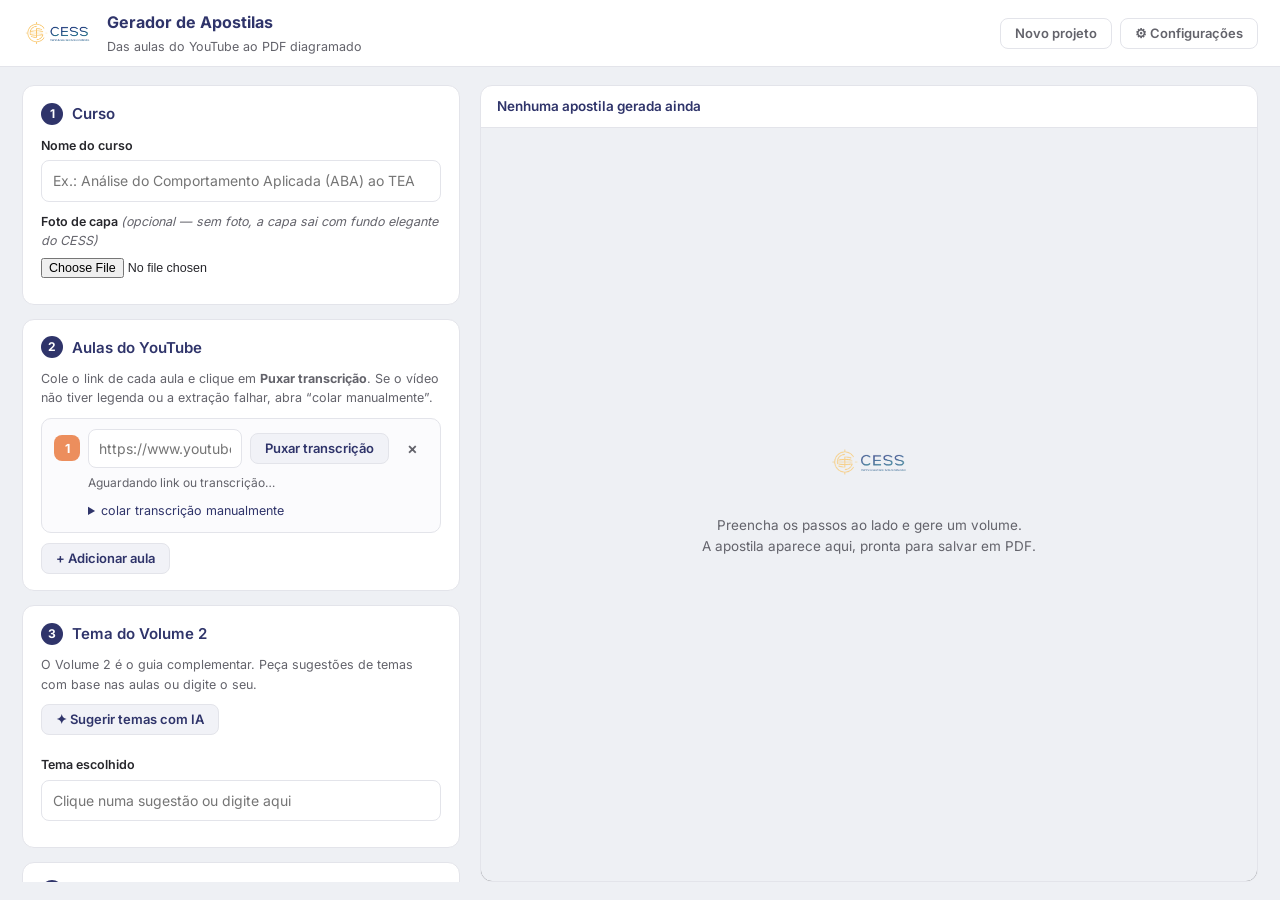
==== cess-apostilas/index.html @ 6ec8db8b "Add files via upload" ====
<!DOCTYPE html>
<html lang="pt-BR">
<head>
<meta charset="utf-8">
<meta name="viewport" content="width=device-width, initial-scale=1">
<title>CESS — Gerador de Apostilas</title>
<link rel="icon" href="assets/logo-cess.png">
<link rel="stylesheet" href="assets/fonts/fonts.css">
<link rel="stylesheet" href="styles.css">
</head>
<body>

<header class="topo">
  <div class="topo-marca">
    <img src="assets/logo-cess.png" alt="CESS">
    <div>
      <strong>Gerador de Apostilas</strong>
      <span>Das aulas do YouTube ao PDF diagramado</span>
    </div>
  </div>
  <div class="topo-acoes">
    <button class="btn btn-fantasma" id="btnLimpar" title="Limpar projeto e começar do zero">Novo projeto</button>
    <button class="btn btn-fantasma" id="btnConfig">⚙ Configurações</button>
  </div>
</header>

<main class="layout">

  <!-- ===================== Coluna do fluxo ===================== -->
  <aside class="painel">

    <section class="cartao">
      <h2><span class="passo">1</span> Curso</h2>
      <label class="campo">
        <span>Nome do curso</span>
        <input type="text" id="nomeCurso" placeholder="Ex.: Análise do Comportamento Aplicada (ABA) ao TEA">
      </label>
      <label class="campo">
        <span>Foto de capa <em>(opcional — sem foto, a capa sai com fundo elegante do CESS)</em></span>
        <input type="file" id="fotoCapa" accept="image/*">
      </label>
      <div id="capaPreview" class="capa-mini oculto"><img alt="capa"><button type="button" id="removerCapa">remover</button></div>
    </section>

    <section class="cartao">
      <h2><span class="passo">2</span> Aulas do YouTube</h2>
      <p class="dica">Cole o link de cada aula e clique em <strong>Puxar transcrição</strong>. Se o vídeo não tiver legenda ou a extração falhar, abra “colar manualmente”.</p>
      <div id="listaAulas"></div>
      <button class="btn btn-suave" id="btnAddAula">+ Adicionar aula</button>
    </section>

    <section class="cartao">
      <h2><span class="passo">3</span> Tema do Volume 2</h2>
      <p class="dica">O Volume 2 é o guia complementar. Peça sugestões de temas com base nas aulas ou digite o seu.</p>
      <button class="btn btn-suave" id="btnTemas">✦ Sugerir temas com IA</button>
      <div id="listaTemas" class="temas"></div>
      <label class="campo">
        <span>Tema escolhido</span>
        <input type="text" id="temaEscolhido" placeholder="Clique numa sugestão ou digite aqui">
      </label>
    </section>

    <section class="cartao">
      <h2><span class="passo">4</span> Gerar apostilas</h2>
      <div class="volumes">
        <button class="vol" data-mode="vol1">
          <strong>Volume 1</strong>
          <span>Principais insights da 1ª aula</span>
        </button>
        <button class="vol" data-mode="vol2">
          <strong>Volume 2</strong>
          <span>Guia do tema complementar</span>
        </button>
        <button class="vol" data-mode="vol3">
          <strong>Volume 3</strong>
          <span>Manual completo do curso</span>
        </button>
      </div>
      <div id="statusGeracao" class="status oculto">
        <div class="spinner"></div>
        <div>
          <strong id="statusTitulo">Gerando…</strong>
          <span id="statusDetalhe"></span>
        </div>
        <button class="btn btn-fantasma" id="btnCancelar">Cancelar</button>
      </div>
    </section>

  </aside>

  <!-- ===================== Coluna do preview ===================== -->
  <section class="preview">
    <div class="preview-barra">
      <div id="previewTitulo" class="preview-nome">Nenhuma apostila gerada ainda</div>
      <div class="preview-acoes">
        <button class="btn btn-fantasma oculto" id="btnEditar" title="Ativa a edição direta do texto no preview">✎ Editar texto</button>
        <button class="btn btn-primario oculto" id="btnPDF">⬇ Salvar PDF</button>
      </div>
    </div>
    <div class="preview-area" id="previewArea">
      <div class="vazio" id="previewVazio">
        <img src="assets/logo-cess.png" alt="">
        <p>Preencha os passos ao lado e gere um volume.<br>A apostila aparece aqui, pronta para salvar em PDF.</p>
      </div>
      <iframe id="previewFrame" class="oculto" title="Preview da apostila"></iframe>
    </div>
  </section>

</main>

<!-- ===================== Modal de configurações ===================== -->
<dialog id="modalConfig">
  <form method="dialog" class="config">
    <h2>Configurações</h2>

    <label class="campo">
      <span>Modelo do Claude</span>
      <select id="cfgModelo">
        <option value="claude-fable-5">Claude Fable 5 (recomendado)</option>
        <option value="claude-opus-5">Claude Opus 5</option>
        <option value="claude-sonnet-5">Claude Sonnet 5</option>
        <option value="claude-haiku-4-5-20251001">Claude Haiku 4.5 (mais rápido/barato)</option>
      </select>
    </label>

    <label class="campo">
      <span>Rodapé das apostilas</span>
      <input type="text" id="cfgRodape">
    </label>

    <details class="cfg-avancado">
      <summary>Avançado — usar sem backend</summary>
      <p class="dica">O normal é publicar este site no Cloudflare Pages com a variável <code>ANTHROPIC_API_KEY</code> (veja o README). Se você estiver rodando o site sem backend (ex.: GitHub Pages), pode colar sua chave aqui — ela fica salva <strong>somente neste navegador</strong>.</p>
      <label class="campo">
        <span>Chave da API Anthropic (opcional)</span>
        <input type="password" id="cfgChave" placeholder="sk-ant-...">
      </label>
    </details>

    <div class="config-acoes">
      <button class="btn btn-primario" value="salvar" id="btnSalvarConfig">Salvar</button>
      <button class="btn btn-fantasma" value="cancelar">Fechar</button>
    </div>
  </form>
</dialog>

<template id="tplAula">
  <div class="aula">
    <div class="aula-topo">
      <span class="aula-num"></span>
      <input type="text" class="aula-url" placeholder="https://www.youtube.com/watch?v=...">
      <button class="btn btn-suave aula-puxar" title="Extrair a transcrição do vídeo">Puxar transcrição</button>
      <button class="btn btn-x aula-remover" title="Remover aula">×</button>
    </div>
    <div class="aula-status"></div>
    <details class="aula-manual">
      <summary>colar transcrição manualmente</summary>
      <p class="dica">No YouTube: descrição do vídeo → <em>Mostrar transcrição</em> → selecione tudo e copie.</p>
      <input type="text" class="aula-titulo" placeholder="Título da aula (opcional)">
      <textarea class="aula-texto" rows="6" placeholder="Cole aqui a transcrição completa da aula"></textarea>
    </details>
  </div>
</template>

<script type="module" src="app.js"></script>
</body>
</html>
---- cess-apostilas/assets/fonts/fonts.css ----
/* Fontes self-hosted (mesmas dos PDFs de referência: Gelasio para títulos, Inter para texto) */
@font-face {
  font-family: 'Gelasio';
  font-style: normal;
  font-weight: 400;
  font-display: swap;
  src: url('./gelasio-latin-400-normal.woff2') format('woff2');
}
@font-face {
  font-family: 'Gelasio';
  font-style: italic;
  font-weight: 400;
  font-display: swap;
  src: url('./gelasio-latin-400-italic.woff2') format('woff2');
}
@font-face {
  font-family: 'Gelasio';
  font-style: normal;
  font-weight: 700;
  font-display: swap;
  src: url('./gelasio-latin-700-normal.woff2') format('woff2');
}
@font-face {
  font-family: 'Inter';
  font-style: normal;
  font-weight: 400;
  font-display: swap;
  src: url('./inter-latin-400-normal.woff2') format('woff2');
}
@font-face {
  font-family: 'Inter';
  font-style: normal;
  font-weight: 500;
  font-display: swap;
  src: url('./inter-latin-500-normal.woff2') format('woff2');
}
@font-face {
  font-family: 'Inter';
  font-style: normal;
  font-weight: 600;
  font-display: swap;
  src: url('./inter-latin-600-normal.woff2') format('woff2');
}
@font-face {
  font-family: 'Inter';
  font-style: normal;
  font-weight: 700;
  font-display: swap;
  src: url('./inter-latin-700-normal.woff2') format('woff2');
}
---- cess-apostilas/styles.css ----
/* ============================================================
   CESS — Gerador de Apostilas (interface do app)
   ============================================================ */

:root {
  --navy: #2F346A;
  --navy-escuro: #232752;
  --laranja: #EC8E5D;
  --laranja-escuro: #D27443;
  --fundo: #eef0f4;
  --carta: #ffffff;
  --texto: #26262b;
  --texto-suave: #63636b;
  --linha: #e3e4ea;
  --erro: #B12C47;
  --ok: #1f7a4d;
}

* { box-sizing: border-box; }
html, body { margin: 0; height: 100%; }
body {
  font: 400 14px/1.55 Inter, system-ui, sans-serif;
  color: var(--texto);
  background: var(--fundo);
  display: flex;
  flex-direction: column;
}

.oculto { display: none !important; }

/* ---------- Topo ---------- */
.topo {
  background: var(--carta);
  border-bottom: 1px solid var(--linha);
  padding: 10px 22px;
  display: flex; align-items: center; justify-content: space-between;
  gap: 16px;
}
.topo-marca { display: flex; align-items: center; gap: 14px; }
.topo-marca img { height: 40px; }
.topo-marca strong { display: block; font-size: 16px; color: var(--navy); }
.topo-marca span { font-size: 12.5px; color: var(--texto-suave); }
.topo-acoes { display: flex; gap: 8px; }

/* ---------- Layout ---------- */
.layout {
  flex: 1;
  display: grid;
  grid-template-columns: 440px 1fr;
  gap: 18px;
  padding: 18px 22px;
  min-height: 0;
}
@media (max-width: 980px) { .layout { grid-template-columns: 1fr; } }

.painel { display: flex; flex-direction: column; gap: 14px; overflow-y: auto; padding-right: 2px; }

.cartao {
  background: var(--carta);
  border: 1px solid var(--linha);
  border-radius: 12px;
  padding: 16px 18px;
}
.cartao h2 {
  margin: 0 0 10px;
  font-size: 15px; font-weight: 600; color: var(--navy);
  display: flex; align-items: center; gap: 9px;
}
.passo {
  width: 22px; height: 22px; border-radius: 50%;
  background: var(--navy); color: #fff;
  display: inline-flex; align-items: center; justify-content: center;
  font-size: 12px; font-weight: 700;
}

.dica { font-size: 12.5px; color: var(--texto-suave); margin: 4px 0 10px; }
.dica code { background: #f1f2f6; padding: 1px 5px; border-radius: 4px; }

.campo { display: block; margin: 10px 0; }
.campo span { display: block; font-size: 12.5px; font-weight: 600; color: var(--texto); margin-bottom: 5px; }
.campo span em { font-weight: 400; color: var(--texto-suave); }
.campo input[type="text"], .campo input[type="password"], .campo select, textarea {
  width: 100%;
  border: 1px solid var(--linha);
  border-radius: 8px;
  padding: 9px 11px;
  font: inherit;
  color: var(--texto);
  background: #fff;
}
.campo input:focus, .campo select:focus, textarea:focus {
  outline: 2px solid rgba(47, 52, 106, .25);
  border-color: var(--navy);
}
.campo input[type="file"] { font-size: 12.5px; }

/* ---------- Botões ---------- */
.btn {
  border: 1px solid transparent;
  border-radius: 8px;
  padding: 8px 14px;
  font: 600 13px/1 Inter, sans-serif;
  cursor: pointer;
  transition: .15s;
  white-space: nowrap;
}
.btn-primario { background: var(--navy); color: #fff; }
.btn-primario:hover { background: var(--navy-escuro); }
.btn-suave { background: #f1f2f7; color: var(--navy); border-color: var(--linha); }
.btn-suave:hover { background: #e7e9f2; }
.btn-fantasma { background: transparent; color: var(--texto-suave); border-color: var(--linha); }
.btn-fantasma:hover { color: var(--navy); border-color: var(--navy); }
.btn-x { background: transparent; color: var(--texto-suave); font-size: 16px; padding: 4px 9px; }
.btn-x:hover { color: var(--erro); }
.btn[disabled] { opacity: .5; cursor: not-allowed; }

/* ---------- Aulas ---------- */
.aula {
  border: 1px solid var(--linha);
  border-radius: 10px;
  padding: 10px 12px;
  margin-bottom: 10px;
  background: #fbfbfd;
}
.aula-topo { display: flex; gap: 8px; align-items: center; }
.aula-num {
  flex: 0 0 26px; height: 26px; border-radius: 8px;
  background: var(--laranja); color: #fff;
  display: inline-flex; align-items: center; justify-content: center;
  font-size: 12.5px; font-weight: 700;
}
.aula-url { flex: 1; border: 1px solid var(--linha); border-radius: 8px; padding: 8px 10px; font: inherit; min-width: 0; }
.aula-status { font-size: 12px; color: var(--texto-suave); margin: 6px 0 0 34px; }
.aula-status.ok { color: var(--ok); }
.aula-status.err { color: var(--erro); }
.aula-manual { margin: 8px 0 2px 34px; }
.aula-manual summary { font-size: 12.5px; color: var(--navy); cursor: pointer; }
.aula-manual textarea { margin-top: 6px; font-size: 12.5px; }
.aula-manual .aula-titulo { width: 100%; margin-top: 8px; border: 1px solid var(--linha); border-radius: 8px; padding: 8px 10px; font: inherit; }

/* ---------- Temas ---------- */
.temas { display: flex; flex-wrap: wrap; gap: 7px; margin: 10px 0 2px; }
.tema {
  border: 1px solid var(--linha);
  background: #fbfbfd;
  border-radius: 999px;
  padding: 6px 12px;
  font-size: 12.5px;
  cursor: pointer;
  transition: .15s;
}
.tema:hover { border-color: var(--laranja-escuro); }
.tema.ativo { background: var(--laranja); border-color: var(--laranja-escuro); color: #fff; font-weight: 600; }

/* ---------- Volumes ---------- */
.volumes { display: grid; gap: 8px; }
.vol {
  display: flex; flex-direction: column; align-items: flex-start; gap: 2px;
  border: 1px solid var(--linha);
  background: #fbfbfd;
  border-radius: 10px;
  padding: 10px 14px;
  cursor: pointer;
  text-align: left;
  font: inherit;
  transition: .15s;
}
.vol:hover { border-color: var(--navy); background: #f4f5fb; }
.vol strong { color: var(--navy); font-size: 13.5px; }
.vol span { font-size: 12.5px; color: var(--texto-suave); }
.vol[disabled] { opacity: .55; cursor: not-allowed; }

/* ---------- Status de geração ---------- */
.status {
  margin-top: 12px;
  display: flex; align-items: center; gap: 12px;
  background: #f4f5fb;
  border: 1px solid var(--linha);
  border-radius: 10px;
  padding: 10px 12px;
}
.status strong { display: block; font-size: 13px; color: var(--navy); }
.status span { font-size: 12px; color: var(--texto-suave); }
.status > div:nth-child(2) { flex: 1; }
.spinner {
  width: 20px; height: 20px; flex: 0 0 20px;
  border: 3px solid #d8daea;
  border-top-color: var(--navy);
  border-radius: 50%;
  animation: gira .8s linear infinite;
}
@keyframes gira { to { transform: rotate(360deg); } }

/* ---------- Preview ---------- */
.preview {
  background: var(--carta);
  border: 1px solid var(--linha);
  border-radius: 12px;
  display: flex; flex-direction: column;
  min-height: 70vh;
  overflow: hidden;
}
.preview-barra {
  display: flex; align-items: center; justify-content: space-between; gap: 12px;
  padding: 10px 16px;
  border-bottom: 1px solid var(--linha);
}
.preview-nome { font-size: 13.5px; font-weight: 600; color: var(--navy); overflow: hidden; text-overflow: ellipsis; white-space: nowrap; }
.preview-acoes { display: flex; gap: 8px; }
.preview-area { flex: 1; position: relative; background: #4b4e55; }
.preview-area iframe { position: absolute; inset: 0; width: 100%; height: 100%; border: 0; }
.vazio {
  position: absolute; inset: 0;
  display: flex; flex-direction: column; align-items: center; justify-content: center; gap: 16px;
  background: var(--fundo);
  color: var(--texto-suave);
  text-align: center;
  font-size: 13.5px;
}
.vazio img { height: 46px; opacity: .8; }

/* ---------- Capa mini ---------- */
.capa-mini { display: flex; align-items: center; gap: 10px; margin-top: 8px; }
.capa-mini img { height: 54px; border-radius: 6px; border: 1px solid var(--linha); }
.capa-mini button { border: 0; background: none; color: var(--erro); font-size: 12px; cursor: pointer; }

/* ---------- Modal ---------- */
dialog {
  border: 0; border-radius: 14px;
  box-shadow: 0 18px 60px rgba(20,22,40,.35);
  padding: 0;
  width: min(480px, 92vw);
}
dialog::backdrop { background: rgba(24,26,42,.45); }
.config { padding: 22px 24px; }
.config h2 { margin: 0 0 12px; font-size: 16px; color: var(--navy); }
.config-acoes { display: flex; gap: 8px; justify-content: flex-end; margin-top: 16px; }
.cfg-avancado { margin-top: 12px; border-top: 1px dashed var(--linha); padding-top: 12px; }
.cfg-avancado summary { font-size: 13px; color: var(--texto-suave); cursor: pointer; }

/* ---------- Toast ---------- */
.toast {
  position: fixed; bottom: 20px; left: 50%; transform: translateX(-50%);
  background: var(--navy-escuro); color: #fff;
  padding: 11px 18px; border-radius: 10px;
  font-size: 13px; z-index: 99;
  box-shadow: 0 8px 28px rgba(20,22,40,.4);
  max-width: min(560px, 90vw);
}
.toast.erro { background: var(--erro); }
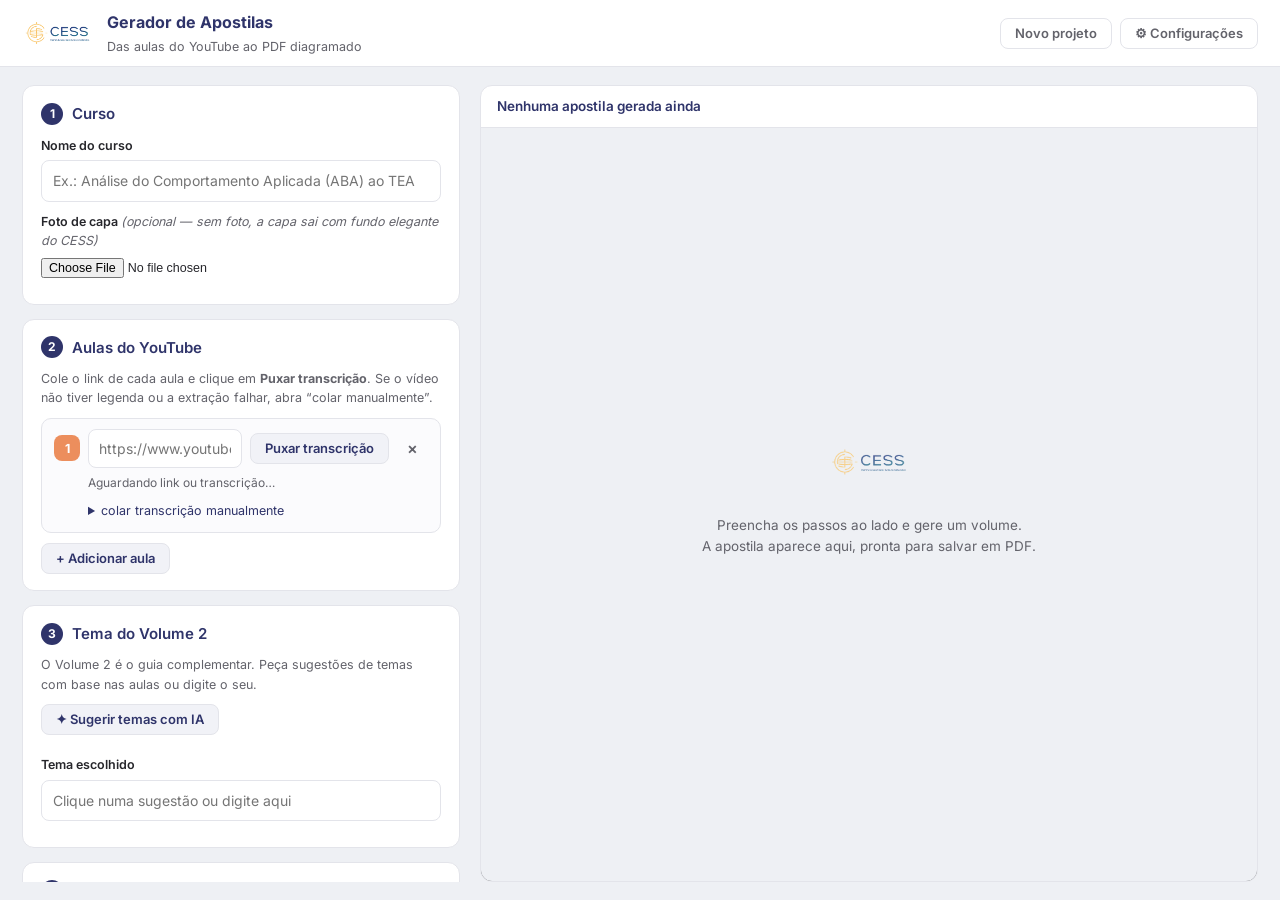
==== commit d76eef7c: "Add files via upload" ====
--- a/cess-apostilas/index.html
+++ b/cess-apostilas/index.html
@@ -62,6 +62,14 @@
 
     <section class="cartao">
       <h2><span class="passo">4</span> Gerar apostilas</h2>
+      <label class="campo">
+        <span>Como gerar?</span>
+        <select id="modoGeracao">
+          <option value="claude">Grátis — pelo app do Claude (copiar e colar)</option>
+          <option value="api">Automático — backend com chave da API</option>
+        </select>
+      </label>
+      <p class="dica" id="dicaModo">No modo grátis, o botão do volume <strong>copia um pedido pronto</strong>. Cole numa conversa com o Claude e traga a resposta de volta no quadro abaixo.</p>
       <div class="volumes">
         <button class="vol" data-mode="vol1">
           <strong>Volume 1</strong>
@@ -84,6 +92,24 @@
         </div>
         <button class="btn btn-fantasma" id="btnCancelar">Cancelar</button>
       </div>
+
+      <div id="painelColar" class="colar">
+        <h3>Modo grátis — cole aqui a resposta do Claude</h3>
+        <p class="dica">Depois de colar o pedido numa conversa com o Claude, ele responde com um código que começa com <code>{</code>. Copie a resposta <strong>inteira</strong> e cole abaixo (serve para temas e para os volumes):</p>
+        <textarea id="colarJson" rows="5" placeholder='Cole aqui a resposta (começa com { "titulo": ... ou { "temas": ... )'></textarea>
+        <div class="colar-linha">
+          <label class="campo">
+            <span>Essa resposta é de qual volume?</span>
+            <select id="colarDestino">
+              <option value="auto">Detectar automaticamente</option>
+              <option value="vol1">Volume 1</option>
+              <option value="vol2">Volume 2</option>
+              <option value="vol3">Volume 3</option>
+            </select>
+          </label>
+          <button class="btn btn-primario" id="btnMontar">Montar apostila</button>
+        </div>
+      </div>
     </section>
 
   </aside>
@@ -144,6 +170,15 @@
   </form>
 </dialog>
 
+<dialog id="modalCopiar">
+  <form method="dialog" class="config">
+    <h2>Copie o pedido abaixo</h2>
+    <p class="dica">Seu navegador bloqueou a cópia automática. Clique no quadro, selecione tudo (Ctrl+A) e copie (Ctrl+C). Depois cole numa conversa com o Claude.</p>
+    <textarea id="txtCopiar" rows="10"></textarea>
+    <div class="config-acoes"><button class="btn btn-primario" value="ok">Fechar</button></div>
+  </form>
+</dialog>
+
 <template id="tplAula">
   <div class="aula">
     <div class="aula-topo">
@@ -158,6 +193,9 @@
       <p class="dica">No YouTube: descrição do vídeo → <em>Mostrar transcrição</em> → selecione tudo e copie.</p>
       <input type="text" class="aula-titulo" placeholder="Título da aula (opcional)">
       <textarea class="aula-texto" rows="6" placeholder="Cole aqui a transcrição completa da aula"></textarea>
+      <label class="aula-arquivo-linha">ou envie um arquivo de legenda/transcrição:
+        <input type="file" class="aula-arquivo" accept=".txt,.srt,.vtt">
+      </label>
     </details>
   </div>
 </template>
--- a/cess-apostilas/styles.css
+++ b/cess-apostilas/styles.css
@@ -238,6 +238,23 @@
 .cfg-avancado { margin-top: 12px; border-top: 1px dashed var(--linha); padding-top: 12px; }
 .cfg-avancado summary { font-size: 13px; color: var(--texto-suave); cursor: pointer; }
 
+/* ---------- Modo grátis (colar resposta) ---------- */
+.colar {
+  margin-top: 14px;
+  border: 1.5px dashed var(--linha);
+  border-radius: 10px;
+  padding: 12px 14px;
+  background: #fbfbfd;
+}
+.colar h3 { margin: 0 0 6px; font-size: 13px; color: var(--navy); }
+.colar textarea { font-size: 12.5px; }
+.colar-linha { display: flex; gap: 10px; align-items: flex-end; }
+.colar-linha .campo { flex: 1; margin: 8px 0 0; }
+.colar-linha .btn { margin-bottom: 1px; }
+.aula-arquivo-linha { display: block; margin-top: 8px; font-size: 12px; color: var(--texto-suave); }
+.aula-arquivo-linha input { font-size: 12px; margin-top: 4px; display: block; }
+#modalCopiar textarea { width: 100%; font-size: 11.5px; }
+
 /* ---------- Toast ---------- */
 .toast {
   position: fixed; bottom: 20px; left: 50%; transform: translateX(-50%);
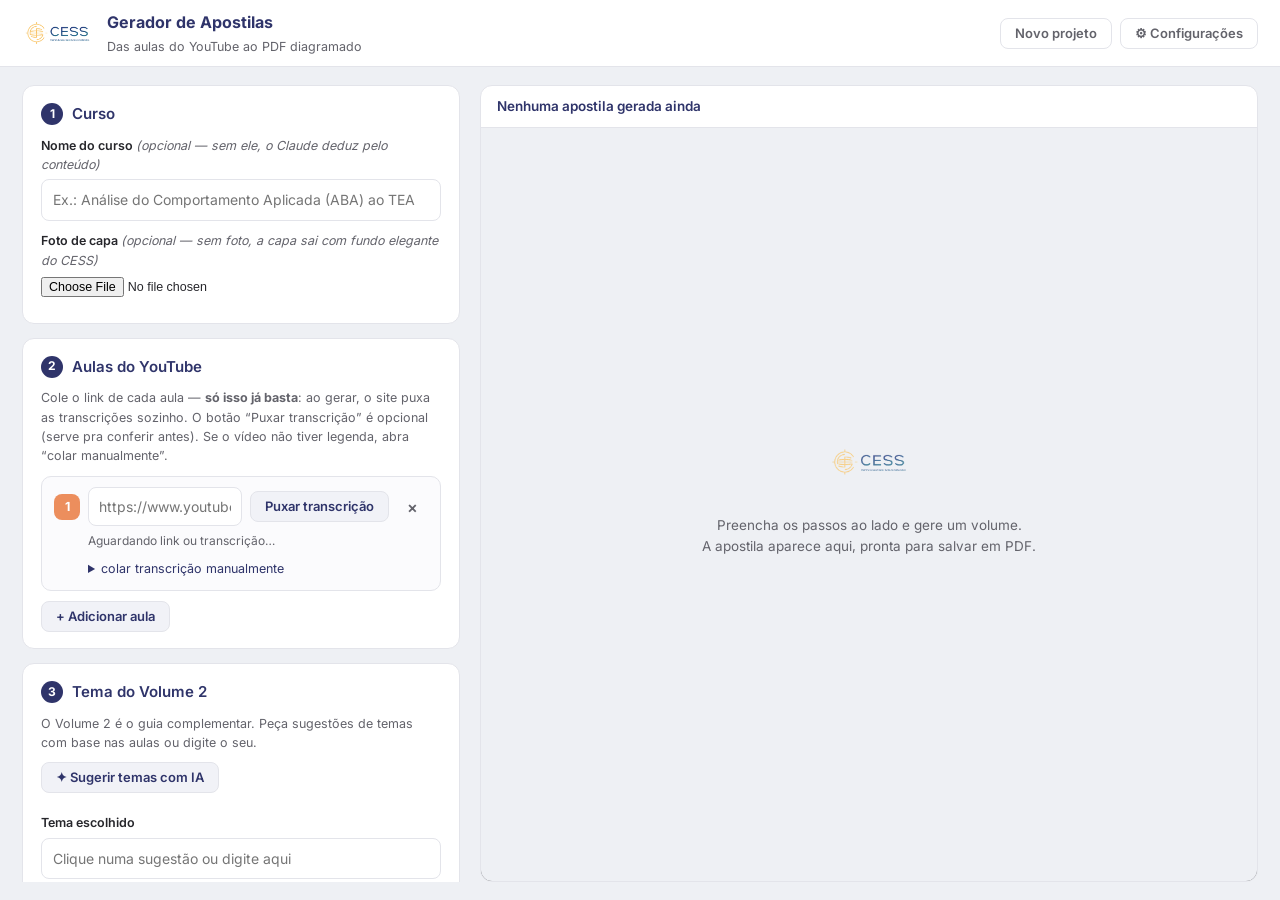
==== commit f86d2aa9: "Update index.html" ====
--- a/cess-apostilas/index.html
+++ b/cess-apostilas/index.html
@@ -32,7 +32,7 @@
     <section class="cartao">
       <h2><span class="passo">1</span> Curso</h2>
       <label class="campo">
-        <span>Nome do curso</span>
+        <span>Nome do curso <em>(opcional — sem ele, o Claude deduz pelo conteúdo)</em></span>
         <input type="text" id="nomeCurso" placeholder="Ex.: Análise do Comportamento Aplicada (ABA) ao TEA">
       </label>
       <label class="campo">
@@ -44,7 +44,7 @@
 
     <section class="cartao">
       <h2><span class="passo">2</span> Aulas do YouTube</h2>
-      <p class="dica">Cole o link de cada aula e clique em <strong>Puxar transcrição</strong>. Se o vídeo não tiver legenda ou a extração falhar, abra “colar manualmente”.</p>
+      <p class="dica">Cole o link de cada aula — <strong>só isso já basta</strong>: ao gerar, o site puxa as transcrições sozinho. O botão “Puxar transcrição” é opcional (serve pra conferir antes). Se o vídeo não tiver legenda, abra “colar manualmente”.</p>
       <div id="listaAulas"></div>
       <button class="btn btn-suave" id="btnAddAula">+ Adicionar aula</button>
     </section>
@@ -172,10 +172,13 @@
 
 <dialog id="modalCopiar">
   <form method="dialog" class="config">
-    <h2>Copie o pedido abaixo</h2>
-    <p class="dica">Seu navegador bloqueou a cópia automática. Clique no quadro, selecione tudo (Ctrl+A) e copie (Ctrl+C). Depois cole numa conversa com o Claude.</p>
-    <textarea id="txtCopiar" rows="10"></textarea>
-    <div class="config-acoes"><button class="btn btn-primario" value="ok">Fechar</button></div>
+    <h2>Pedido pronto!</h2>
+    <p class="dica">Clique em <strong>Copiar tudo</strong> e cole numa conversa com o Claude (app ou claude.ai). Quando ele responder, traga a resposta para o quadro "Modo grátis" do site.</p>
+    <textarea id="txtCopiar" rows="9"></textarea>
+    <div class="config-acoes">
+      <button class="btn btn-primario" type="button" id="btnCopiarTudo">📋 Copiar tudo</button>
+      <button class="btn btn-fantasma" value="ok">Fechar</button>
+    </div>
   </form>
 </dialog>
 
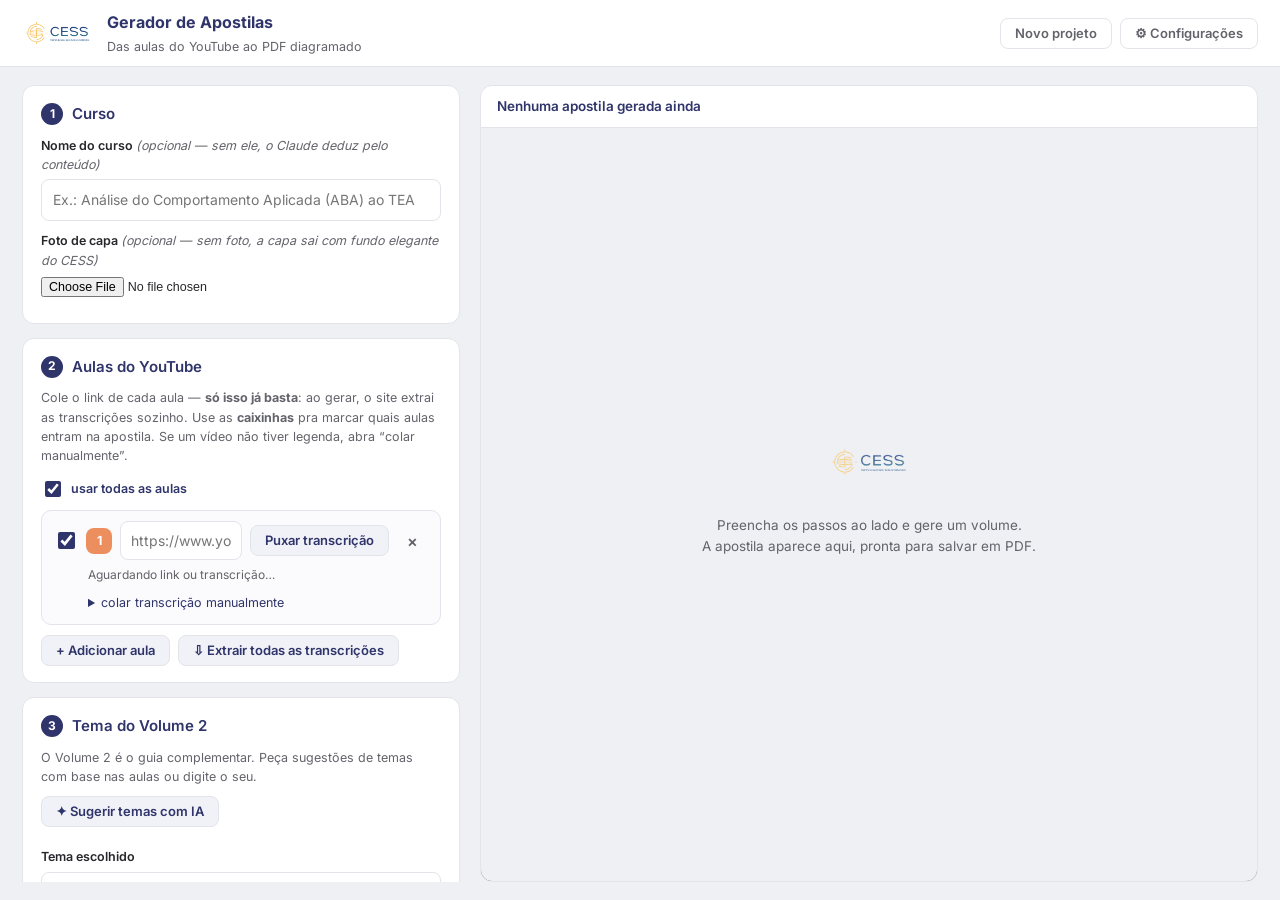
==== commit 507c20b5: "Add files via upload" ====
--- a/cess-apostilas/index.html
+++ b/cess-apostilas/index.html
@@ -44,9 +44,13 @@
 
     <section class="cartao">
       <h2><span class="passo">2</span> Aulas do YouTube</h2>
-      <p class="dica">Cole o link de cada aula — <strong>só isso já basta</strong>: ao gerar, o site puxa as transcrições sozinho. O botão “Puxar transcrição” é opcional (serve pra conferir antes). Se o vídeo não tiver legenda, abra “colar manualmente”.</p>
+      <p class="dica">Cole o link de cada aula — <strong>só isso já basta</strong>: ao gerar, o site extrai as transcrições sozinho. Use as <strong>caixinhas</strong> pra marcar quais aulas entram na apostila. Se um vídeo não tiver legenda, abra “colar manualmente”.</p>
+      <label class="chk-todas"><input type="checkbox" id="chkTodas" checked> usar todas as aulas</label>
       <div id="listaAulas"></div>
-      <button class="btn btn-suave" id="btnAddAula">+ Adicionar aula</button>
+      <div class="aulas-acoes">
+        <button class="btn btn-suave" id="btnAddAula">+ Adicionar aula</button>
+        <button class="btn btn-suave" id="btnExtrairTodas">⇩ Extrair todas as transcrições</button>
+      </div>
     </section>
 
     <section class="cartao">
@@ -185,6 +189,7 @@
 <template id="tplAula">
   <div class="aula">
     <div class="aula-topo">
+      <input type="checkbox" class="aula-usar" title="Usar esta aula na apostila" checked>
       <span class="aula-num"></span>
       <input type="text" class="aula-url" placeholder="https://www.youtube.com/watch?v=...">
       <button class="btn btn-suave aula-puxar" title="Extrair a transcrição do vídeo">Puxar transcrição</button>
--- a/cess-apostilas/styles.css
+++ b/cess-apostilas/styles.css
@@ -123,6 +123,10 @@
   background: #fbfbfd;
 }
 .aula-topo { display: flex; gap: 8px; align-items: center; }
+.aula-usar { width: 17px; height: 17px; accent-color: var(--navy); cursor: pointer; flex: 0 0 17px; }
+.chk-todas { display: inline-flex; align-items: center; gap: 7px; font-size: 12.5px; font-weight: 600; color: var(--navy); margin: 2px 0 10px; cursor: pointer; }
+.chk-todas input { width: 16px; height: 16px; accent-color: var(--navy); cursor: pointer; }
+.aulas-acoes { display: flex; gap: 8px; flex-wrap: wrap; }
 .aula-num {
   flex: 0 0 26px; height: 26px; border-radius: 8px;
   background: var(--laranja); color: #fff;
